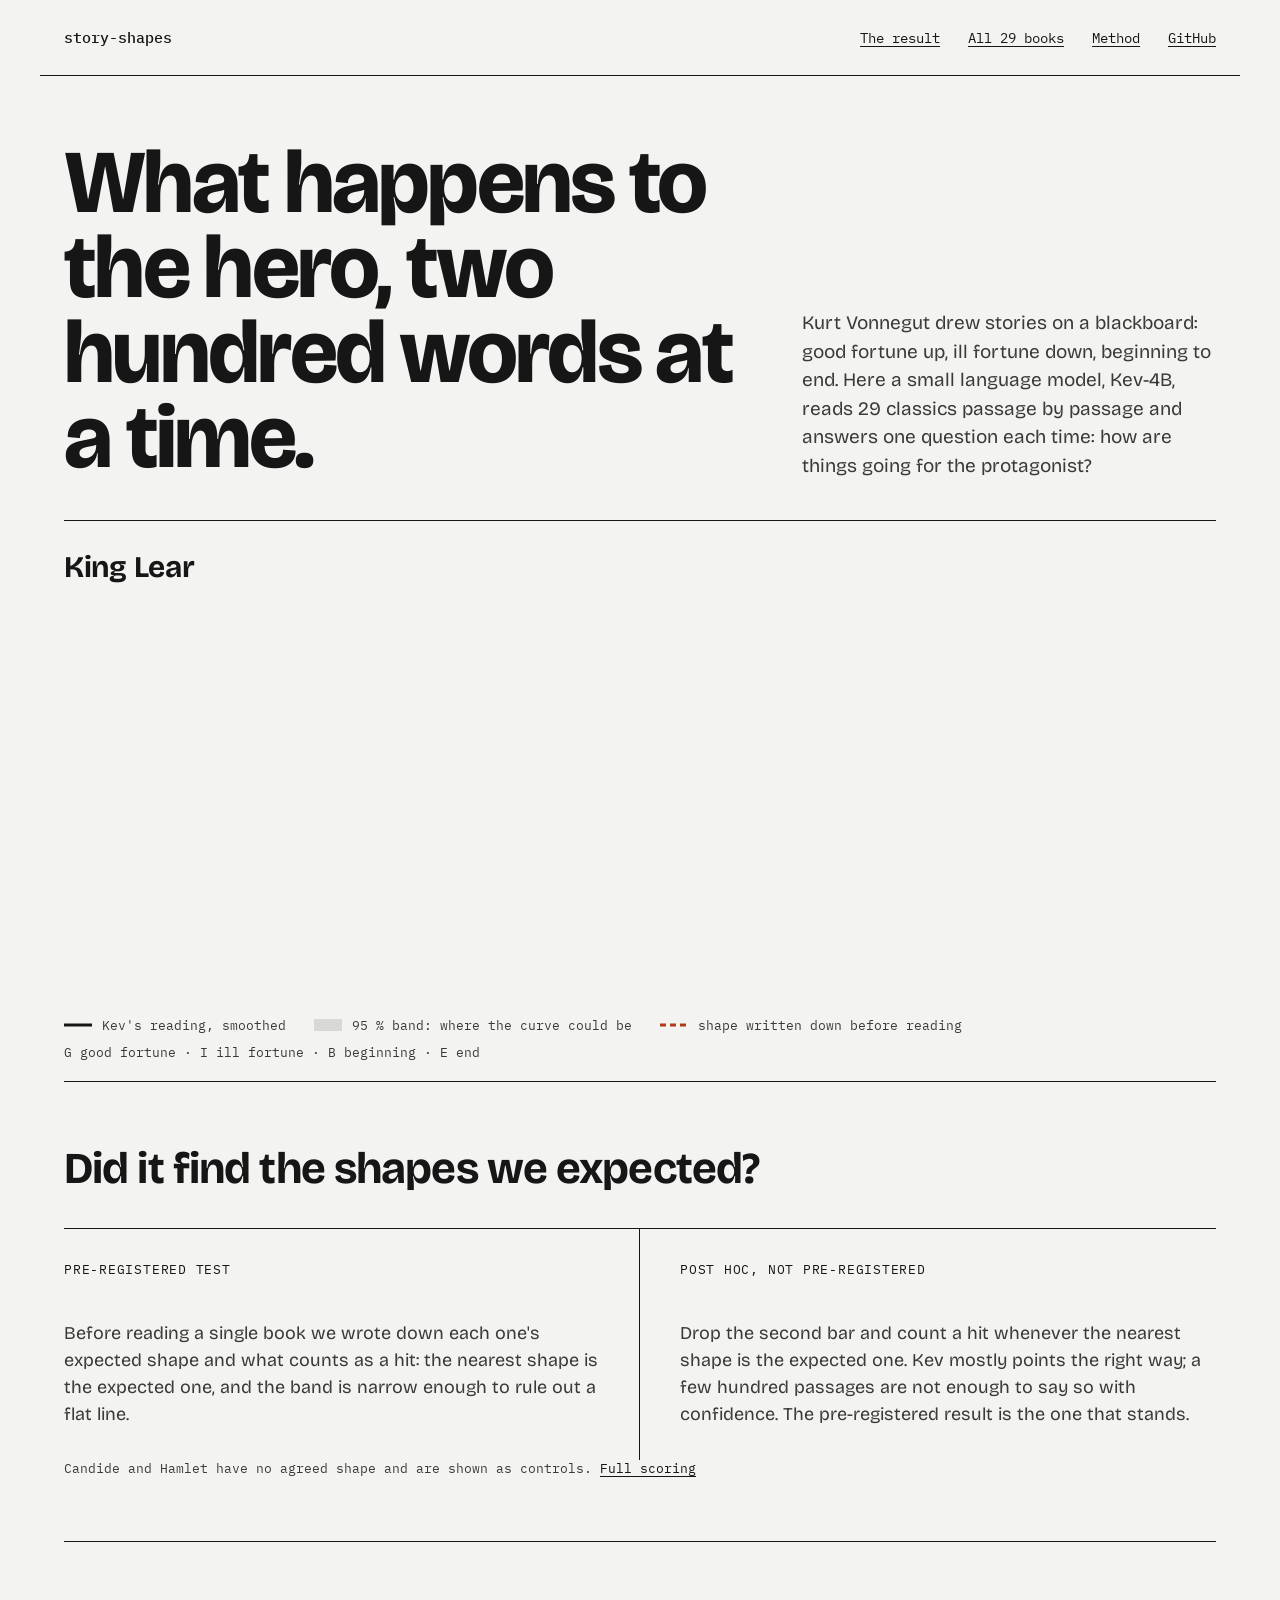
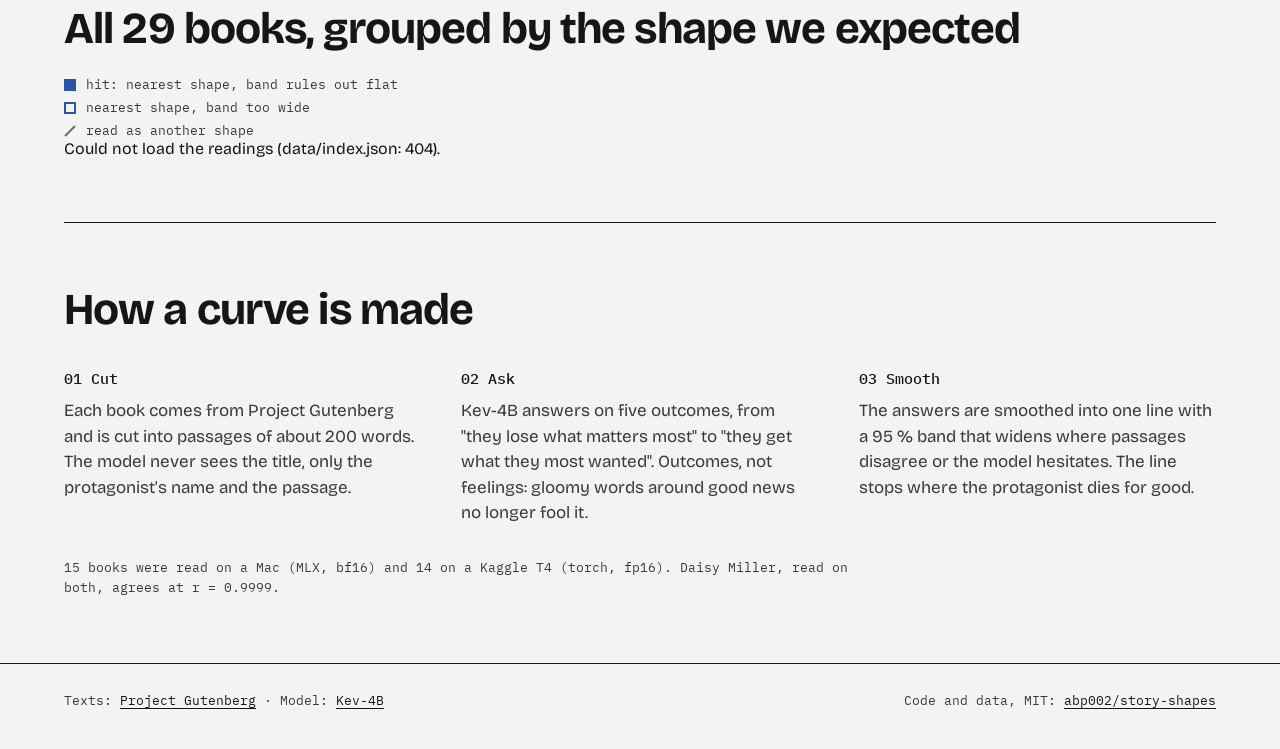
==== site/index.html @ cfe6a540 "ref SS-1: build the website and publish it on GitHub Pages One page for the 29 books (shapes grouped" ====
<!doctype html>
<html lang="en">
<head>
<meta charset="utf-8">
<meta name="viewport" content="width=device-width, initial-scale=1">
<title>story-shapes</title>
<meta name="description" content="The shapes of 29 classic stories, read passage by passage by a small language model.">
<link rel="preconnect" href="https://fonts.googleapis.com">
<link rel="preconnect" href="https://fonts.gstatic.com" crossorigin>
<link href="https://fonts.googleapis.com/css2?family=Bricolage+Grotesque:opsz,wght@12..96,400..800&family=IBM+Plex+Mono:wght@400;500&display=swap" rel="stylesheet">
<link rel="stylesheet" href="style.css">
<script type="module" src="home.js"></script>
</head>
<body>
<header class="wrap top">
<a class="brand" href="./">story-shapes</a>
<nav aria-label="Sections">
<a href="#result">The result</a>
<a href="#books">All 29 books</a>
<a href="#method">Method</a>
<a href="https://github.com/abp002/story-shapes">GitHub</a>
</nav>
</header>

<main class="wrap">
<div class="intro">
<h1>What happens to the hero, two hundred words at a time.</h1>
<p class="lede">Kurt Vonnegut drew stories on a blackboard: good fortune up, ill fortune down, beginning to end. Here a small language model, Kev-4B, reads 29 classics passage by passage and answers one question each time: how are things going for the protagonist?</p>
</div>

<figure class="figure" id="hero" aria-busy="true">
<div class="figure-head">
<a class="name" id="hero-title" href="book.html?id=king-lear">King Lear</a>
<span class="mono muted" id="hero-meta"></span>
</div>
<svg id="hero-chart" viewBox="0 0 1200 420" width="100%" role="img" aria-label="King Lear: Kev's reading of Lear's fortune, passage by passage"></svg>
<figcaption class="legend" style="margin-top:16px">
<span><svg width="28" height="8" aria-hidden="true"><line x1="0" y1="4" x2="28" y2="4" stroke="#161616" stroke-width="3"/></svg>Kev's reading, smoothed</span>
<span><svg width="28" height="12" aria-hidden="true"><rect width="28" height="12" fill="#161616" fill-opacity="0.12"/></svg>95 % band: where the curve could be</span>
<span><svg width="28" height="8" aria-hidden="true"><line x1="0" y1="4" x2="28" y2="4" stroke="#b23a17" stroke-width="3" stroke-dasharray="6 4"/></svg>shape written down before reading</span>
<span>G good fortune · I ill fortune · B beginning · E end</span>
</figcaption>
</figure>

<section id="result">
<h2>Did it find the shapes we expected?</h2>
<div class="result">
<div>
<span class="kicker">Pre-registered test</span>
<span class="big" id="hits"></span>
<span class="mono" id="hits-verdict" style="font-size:15px;font-weight:500;color:var(--expected)"></span>
<p>Before reading a single book we wrote down each one's expected shape and what counts as a hit: the nearest shape is the expected one, and the band is narrow enough to rule out a flat line. <span id="resolvable"></span></p>
</div>
<div>
<span class="kicker">Post hoc, not pre-registered</span>
<span class="big" id="post-hoc"></span>
<span class="mono" id="post-hoc-p" style="font-size:15px;font-weight:500;color:#2756a6"></span>
<p>Drop the second bar and count a hit whenever the nearest shape is the expected one. Kev mostly points the right way; a few hundred passages are not enough to say so with confidence. The pre-registered result is the one that stands.</p>
</div>
</div>
<p class="mono muted" style="font-size:13px;margin:0">Candide and Hamlet have no agreed shape and are shown as controls. <a href="https://github.com/abp002/story-shapes/blob/main/eval/CORPUS.md">Full scoring</a></p>
</section>

<section id="books">
<div style="display:flex;flex-wrap:wrap;justify-content:space-between;align-items:flex-end;gap:24px">
<h2>All 29 books, grouped by the shape we expected</h2>
<div class="legend" style="flex-direction:column;gap:6px">
<span><svg width="12" height="12" aria-hidden="true"><rect width="12" height="12" fill="#2756a6"/></svg>hit: nearest shape, band rules out flat</span>
<span><svg width="12" height="12" aria-hidden="true"><rect x="1" y="1" width="10" height="10" fill="none" stroke="#2756a6" stroke-width="2"/></svg>nearest shape, band too wide</span>
<span><svg width="12" height="12" aria-hidden="true"><line x1="1" y1="11" x2="11" y2="1" stroke="#6b6b67" stroke-width="2"/></svg>read as another shape</span>
</div>
</div>
<div id="groups" aria-busy="true"></div>
</section>

<section id="method">
<h2>How a curve is made</h2>
<div style="display:grid;grid-template-columns:repeat(auto-fit,minmax(260px,1fr));gap:40px;margin-top:36px">
<div><p class="mono" style="font-size:15px;font-weight:500;margin:0 0 10px">01 Cut</p><p class="lede" style="font-size:17px">Each book comes from Project Gutenberg and is cut into passages of about 200 words. The model never sees the title, only the protagonist's name and the passage.</p></div>
<div><p class="mono" style="font-size:15px;font-weight:500;margin:0 0 10px">02 Ask</p><p class="lede" style="font-size:17px">Kev-4B answers on five outcomes, from "they lose what matters most" to "they get what they most wanted". Outcomes, not feelings: gloomy words around good news no longer fool it.</p></div>
<div><p class="mono" style="font-size:15px;font-weight:500;margin:0 0 10px">03 Smooth</p><p class="lede" style="font-size:17px">The answers are smoothed into one line with a 95 % band that widens where passages disagree or the model hesitates. The line stops where the protagonist dies for good.</p></div>
</div>
<p class="mono muted" style="font-size:13px;line-height:1.6;margin:32px 0 0;max-width:820px">15 books were read on a Mac (MLX, bf16) and 14 on a Kaggle T4 (torch, fp16). Daisy Miller, read on both, agrees at r = 0.9999.</p>
</section>
</main>

<footer>
<div class="wrap">
<span>Texts: <a href="https://www.gutenberg.org">Project Gutenberg</a> · Model: <a href="https://github.com/jaredpalmer/kev">Kev-4B</a></span>
<span>Code and data, MIT: <a href="https://github.com/abp002/story-shapes">abp002/story-shapes</a></span>
</div>
</footer>
</body>
</html>
---- site/style.css ----
:root {
  --paper: #f3f4f1;
  --ink: #161616;
  --muted: #3a3a38;
  --faint: #6b6b67;
  --grid: #dcddd8;
  --rule: #c9cac4;
  --expected: #b23a17;
  --fortune: #2a5caa;
  --tension: #b4500f;
  --mono: "IBM Plex Mono", ui-monospace, monospace;
  --sans: "Bricolage Grotesque", system-ui, sans-serif;
}

* { box-sizing: border-box; }
html { scroll-behavior: smooth; }
body { margin: 0; background: var(--paper); color: var(--ink); font-family: var(--sans); }
a { color: var(--ink); text-decoration-thickness: 1px; text-underline-offset: 3px; }
a:hover { color: var(--expected); }
button { font: inherit; cursor: pointer; color: inherit; }
.mono { font-family: var(--mono); }
.muted { color: var(--muted); }

.wrap { max-width: 1200px; margin: 0 auto; padding: 0 24px; }
.top { display: flex; flex-wrap: wrap; justify-content: space-between; align-items: center; gap: 4px 28px; padding-top: 16px; padding-bottom: 16px; border-bottom: 1px solid var(--ink); }
.top a { font-family: var(--mono); font-size: 14px; padding: 12px 0; display: inline-block; }
.top .brand { font-size: 15px; font-weight: 500; text-decoration: none; }
.top nav { display: flex; flex-wrap: wrap; gap: 0 28px; }

h1 { margin: 0; font-size: clamp(44px, 7vw, 96px); line-height: 0.95; font-weight: 750; letter-spacing: -0.03em; }
h2 { margin: 0; font-size: clamp(32px, 4vw, 44px); line-height: 1.05; font-weight: 700; letter-spacing: -0.02em; }
section { padding: 64px 0; }
section + section { border-top: 1px solid var(--ink); }
.lede { margin: 0; font-size: 19px; line-height: 1.5; color: var(--muted); }
.intro { display: flex; flex-wrap: wrap; gap: 32px 48px; align-items: flex-end; padding: 64px 0 40px; }
.intro h1 { flex: 3 1 520px; }
.intro .lede { flex: 2 1 300px; }

/* charts */
svg { display: block; overflow: visible; }
.legend { display: flex; flex-wrap: wrap; gap: 10px 28px; font-family: var(--mono); font-size: 13px; color: var(--muted); }
.legend span { display: inline-flex; align-items: center; gap: 10px; }
.figure { margin: 0; padding: 28px 0 20px; border-top: 1px solid var(--ink); border-bottom: 1px solid var(--ink); }
.figure-head { display: flex; flex-wrap: wrap; justify-content: space-between; align-items: baseline; gap: 8px 16px; margin-bottom: 12px; }
.figure-head .name { font-size: 30px; font-weight: 700; letter-spacing: -0.01em; text-decoration: none; }

/* result */
.result { display: grid; grid-template-columns: repeat(auto-fit, minmax(300px, 1fr)); border-top: 1px solid var(--ink); margin-top: 36px; }
.result > div { padding: 32px 0; display: flex; flex-direction: column; gap: 14px; }
.result > div:first-child { padding-right: 40px; border-right: 1px solid var(--ink); }
.result > div:last-child { padding-left: 40px; }
.kicker { font-family: var(--mono); font-size: 13px; letter-spacing: 0.06em; text-transform: uppercase; }
.big { font-size: clamp(80px, 11vw, 120px); line-height: 0.9; font-weight: 800; letter-spacing: -0.04em; }
.big small { font-size: 1em; font-weight: 400; color: var(--faint); }
.result p { margin: 0; font-size: 18px; line-height: 1.5; color: var(--muted); }
@media (max-width: 700px) {
  .result > div:first-child { padding-right: 0; border-right: 0; border-bottom: 1px solid var(--ink); }
  .result > div:last-child { padding-left: 0; }
}

/* groups of books */
.group { display: flex; flex-direction: column; gap: 20px; margin-top: 52px; }
.group-head { display: flex; flex-wrap: wrap; align-items: baseline; gap: 6px 20px; border-bottom: 1px solid var(--ink); padding-bottom: 10px; }
.group-head h3 { margin: 0; font-size: 28px; font-weight: 700; }
.group-head .count { margin-left: auto; }
.cards { display: grid; grid-template-columns: repeat(auto-fill, minmax(220px, 1fr)); gap: 32px 28px; }
.card { display: flex; flex-direction: column; gap: 8px; text-decoration: none; padding: 4px; margin: -4px; }
.card:hover h4 { text-decoration: underline; }
.card:focus-visible { outline: 2px solid var(--ink); outline-offset: 4px; }
.card h4 { margin: 0; font-size: 19px; line-height: 1.15; font-weight: 650; display: flex; justify-content: space-between; gap: 8px; }
.card .meta, .card .status { font-family: var(--mono); font-size: 12px; color: var(--muted); }
.card .meta { white-space: nowrap; overflow: hidden; text-overflow: ellipsis; }
.card svg.mini { overflow: hidden; }
.card svg.mini { border-left: 1.5px solid var(--ink); border-bottom: 1.5px solid var(--ink); }

/* book page */
.facts { margin: 0; display: grid; grid-template-columns: auto auto; gap: 6px 20px; font-family: var(--mono); font-size: 14px; }
.facts dt { color: var(--muted); }
.facts dd { margin: 0; }
.moments { display: flex; flex-wrap: wrap; gap: 8px; }
.moments button { min-height: 44px; padding: 8px 14px; border: 1px solid var(--ink); border-radius: 0; background: transparent; display: flex; align-items: center; gap: 10px; text-align: left; }
.moments button[aria-pressed="true"] { background: var(--ink); color: var(--paper); }
.moments .n { font-family: var(--mono); font-size: 13px; font-weight: 500; }
.chart { display: flex; gap: 12px; }
.axis { flex: 0 0 92px; position: relative; font-family: var(--mono); font-size: 11px; color: var(--muted); }
.axis span { position: absolute; right: 0; transform: translateY(-50%); text-align: right; white-space: nowrap; }
.plot { flex: 1 1 auto; min-width: 0; position: relative; }
.chapters { position: relative; height: 22px; font-family: var(--mono); font-size: 11px; color: var(--muted); }
.chapters span { position: absolute; transform: translateX(-50%); }
.marker { position: absolute; transform: translate(-50%, -150%); width: 22px; height: 22px; border-radius: 50%; background: var(--ink); color: var(--paper); font-family: var(--mono); font-size: 12px; display: flex; align-items: center; justify-content: center; pointer-events: none; }
.scrub { display: flex; flex-direction: column; gap: 6px; padding-left: 104px; }
.scrub input { width: 100%; height: 44px; margin: 0; accent-color: var(--ink); }
.reader { display: flex; flex-wrap: wrap; gap: 40px; border-top: 1px solid var(--ink); padding-top: 28px; }
.reader blockquote { margin: 0; flex: 3 1 460px; display: flex; flex-direction: column; gap: 12px; }
.reader blockquote p { margin: 0; font-size: 24px; line-height: 1.45; }
.answer { flex: 2 1 300px; display: flex; flex-direction: column; gap: 10px; }
.bar { display: grid; grid-template-columns: 92px 1fr 44px; align-items: center; gap: 10px; font-family: var(--mono); font-size: 13px; }
.bar .track { height: 14px; background: #e2e3de; }
.bar .fill { height: 14px; }
.bar .pct { text-align: right; }
@media (max-width: 700px) {
  .axis { flex-basis: 64px; font-size: 10px; }
  .scrub { padding-left: 0; }
}

footer { border-top: 1px solid var(--ink); }
footer .wrap { display: flex; flex-wrap: wrap; justify-content: space-between; gap: 16px; padding-top: 28px; padding-bottom: 40px; font-family: var(--mono); font-size: 13px; color: var(--muted); }
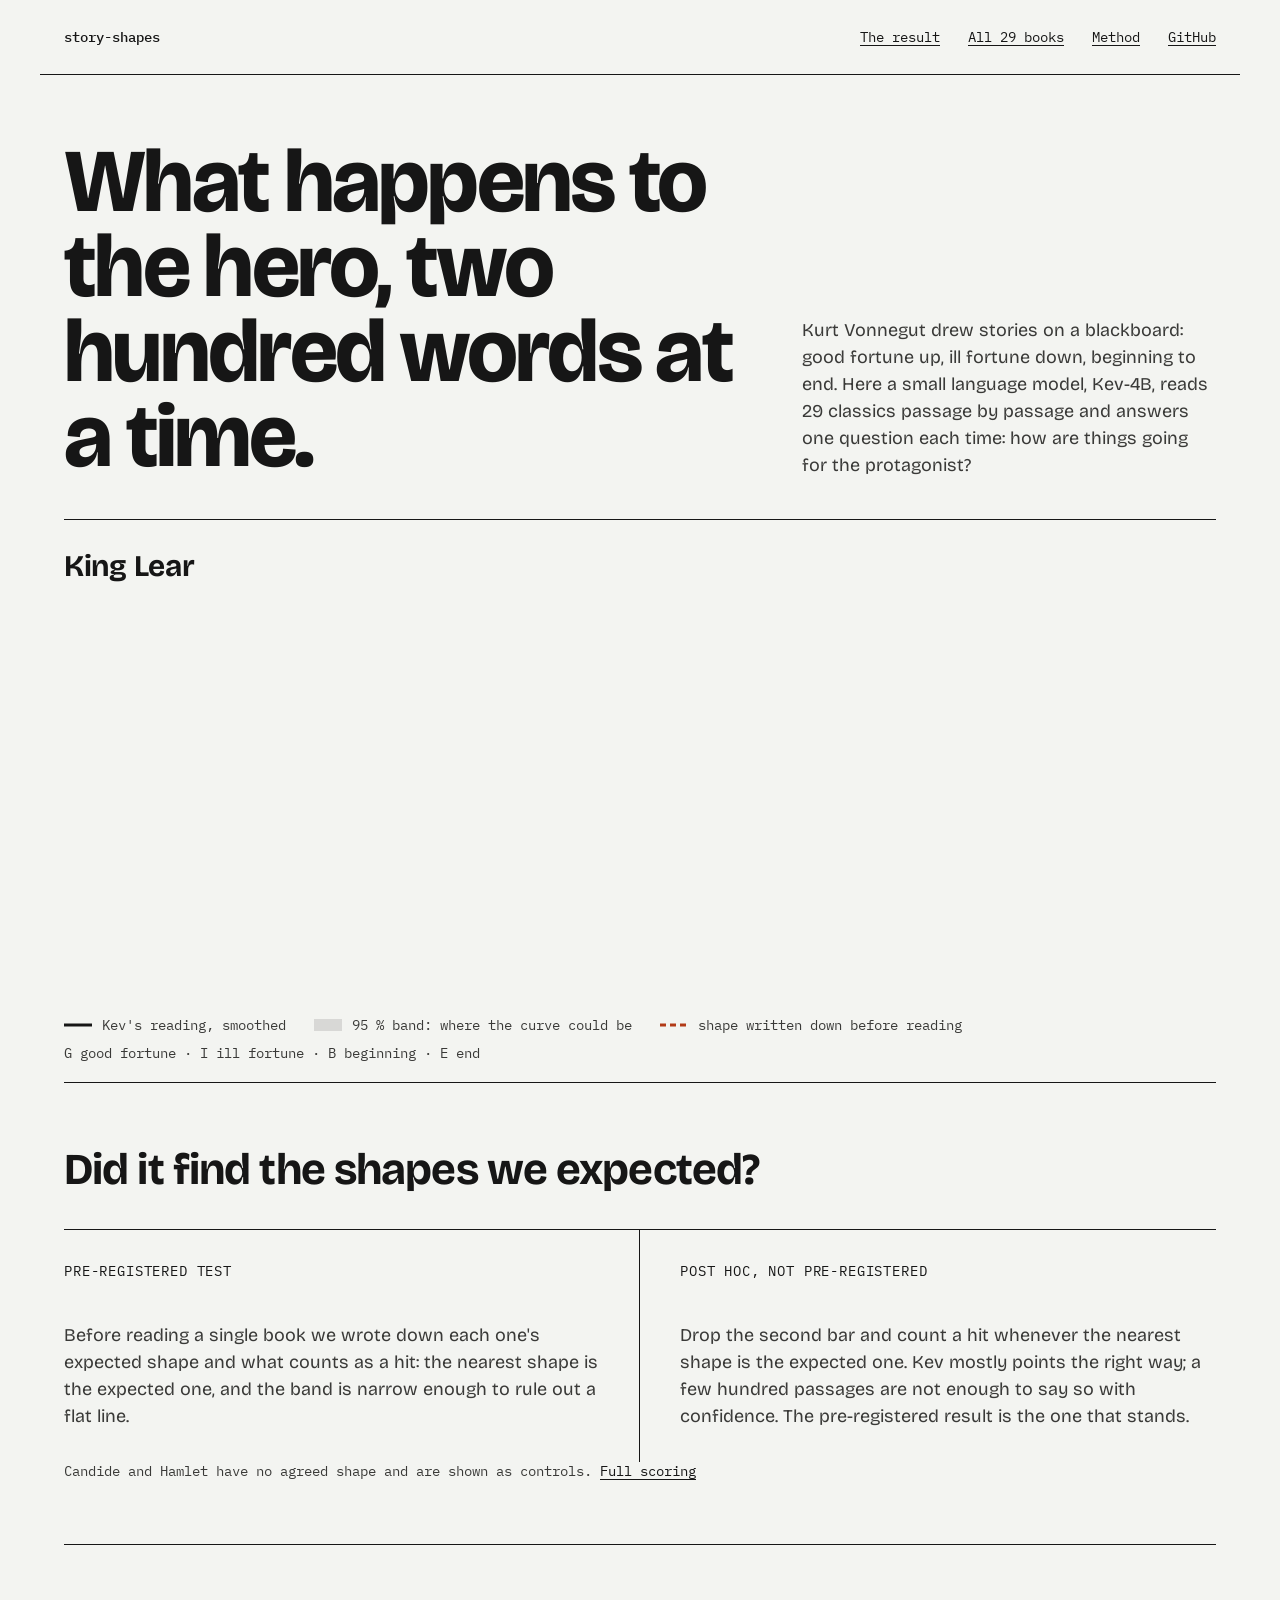
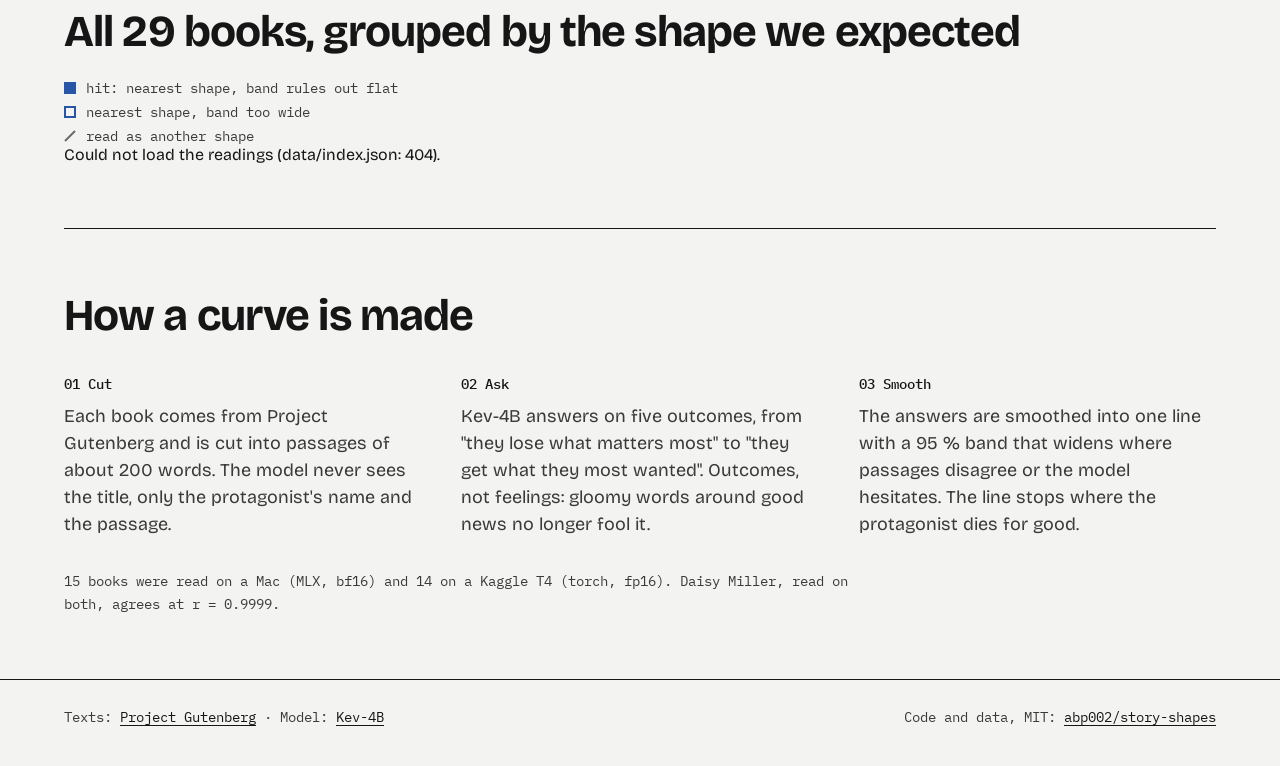
==== commit a6726aa8: "ref SS-1: tighten the type scale to 12, 14, 18, 24 and 30 px" ====
--- a/site/index.html
+++ b/site/index.html
@@ -48,17 +48,17 @@
 <div>
 <span class="kicker">Pre-registered test</span>
 <span class="big" id="hits"></span>
-<span class="mono" id="hits-verdict" style="font-size:15px;font-weight:500;color:var(--expected)"></span>
+<span class="mono" id="hits-verdict" style="font-size:14px;font-weight:500;color:var(--expected)"></span>
 <p>Before reading a single book we wrote down each one's expected shape and what counts as a hit: the nearest shape is the expected one, and the band is narrow enough to rule out a flat line. <span id="resolvable"></span></p>
 </div>
 <div>
 <span class="kicker">Post hoc, not pre-registered</span>
 <span class="big" id="post-hoc"></span>
-<span class="mono" id="post-hoc-p" style="font-size:15px;font-weight:500;color:#2756a6"></span>
+<span class="mono" id="post-hoc-p" style="font-size:14px;font-weight:500;color:#2756a6"></span>
 <p>Drop the second bar and count a hit whenever the nearest shape is the expected one. Kev mostly points the right way; a few hundred passages are not enough to say so with confidence. The pre-registered result is the one that stands.</p>
 </div>
 </div>
-<p class="mono muted" style="font-size:13px;margin:0">Candide and Hamlet have no agreed shape and are shown as controls. <a href="https://github.com/abp002/story-shapes/blob/main/eval/CORPUS.md">Full scoring</a></p>
+<p class="mono muted" style="font-size:14px;margin:0">Candide and Hamlet have no agreed shape and are shown as controls. <a href="https://github.com/abp002/story-shapes/blob/main/eval/CORPUS.md">Full scoring</a></p>
 </section>
 
 <section id="books">
@@ -76,11 +76,11 @@
 <section id="method">
 <h2>How a curve is made</h2>
 <div style="display:grid;grid-template-columns:repeat(auto-fit,minmax(260px,1fr));gap:40px;margin-top:36px">
-<div><p class="mono" style="font-size:15px;font-weight:500;margin:0 0 10px">01 Cut</p><p class="lede" style="font-size:17px">Each book comes from Project Gutenberg and is cut into passages of about 200 words. The model never sees the title, only the protagonist's name and the passage.</p></div>
-<div><p class="mono" style="font-size:15px;font-weight:500;margin:0 0 10px">02 Ask</p><p class="lede" style="font-size:17px">Kev-4B answers on five outcomes, from "they lose what matters most" to "they get what they most wanted". Outcomes, not feelings: gloomy words around good news no longer fool it.</p></div>
-<div><p class="mono" style="font-size:15px;font-weight:500;margin:0 0 10px">03 Smooth</p><p class="lede" style="font-size:17px">The answers are smoothed into one line with a 95 % band that widens where passages disagree or the model hesitates. The line stops where the protagonist dies for good.</p></div>
+<div><p class="mono" style="font-size:14px;font-weight:500;margin:0 0 10px">01 Cut</p><p class="lede" style="font-size:18px">Each book comes from Project Gutenberg and is cut into passages of about 200 words. The model never sees the title, only the protagonist's name and the passage.</p></div>
+<div><p class="mono" style="font-size:14px;font-weight:500;margin:0 0 10px">02 Ask</p><p class="lede" style="font-size:18px">Kev-4B answers on five outcomes, from "they lose what matters most" to "they get what they most wanted". Outcomes, not feelings: gloomy words around good news no longer fool it.</p></div>
+<div><p class="mono" style="font-size:14px;font-weight:500;margin:0 0 10px">03 Smooth</p><p class="lede" style="font-size:18px">The answers are smoothed into one line with a 95 % band that widens where passages disagree or the model hesitates. The line stops where the protagonist dies for good.</p></div>
 </div>
-<p class="mono muted" style="font-size:13px;line-height:1.6;margin:32px 0 0;max-width:820px">15 books were read on a Mac (MLX, bf16) and 14 on a Kaggle T4 (torch, fp16). Daisy Miller, read on both, agrees at r = 0.9999.</p>
+<p class="mono muted" style="font-size:14px;line-height:1.6;margin:32px 0 0;max-width:820px">15 books were read on a Mac (MLX, bf16) and 14 on a Kaggle T4 (torch, fp16). Daisy Miller, read on both, agrees at r = 0.9999.</p>
 </section>
 </main>
 
--- a/site/style.css
+++ b/site/style.css
@@ -24,21 +24,21 @@
 .wrap { max-width: 1200px; margin: 0 auto; padding: 0 24px; }
 .top { display: flex; flex-wrap: wrap; justify-content: space-between; align-items: center; gap: 4px 28px; padding-top: 16px; padding-bottom: 16px; border-bottom: 1px solid var(--ink); }
 .top a { font-family: var(--mono); font-size: 14px; padding: 12px 0; display: inline-block; }
-.top .brand { font-size: 15px; font-weight: 500; text-decoration: none; }
+.top .brand { font-size: 14px; font-weight: 500; text-decoration: none; }
 .top nav { display: flex; flex-wrap: wrap; gap: 0 28px; }
 
 h1 { margin: 0; font-size: clamp(44px, 7vw, 96px); line-height: 0.95; font-weight: 750; letter-spacing: -0.03em; }
 h2 { margin: 0; font-size: clamp(32px, 4vw, 44px); line-height: 1.05; font-weight: 700; letter-spacing: -0.02em; }
 section { padding: 64px 0; }
 section + section { border-top: 1px solid var(--ink); }
-.lede { margin: 0; font-size: 19px; line-height: 1.5; color: var(--muted); }
+.lede { margin: 0; font-size: 18px; line-height: 1.5; color: var(--muted); }
 .intro { display: flex; flex-wrap: wrap; gap: 32px 48px; align-items: flex-end; padding: 64px 0 40px; }
 .intro h1 { flex: 3 1 520px; }
 .intro .lede { flex: 2 1 300px; }
 
 /* charts */
 svg { display: block; overflow: visible; }
-.legend { display: flex; flex-wrap: wrap; gap: 10px 28px; font-family: var(--mono); font-size: 13px; color: var(--muted); }
+.legend { display: flex; flex-wrap: wrap; gap: 10px 28px; font-family: var(--mono); font-size: 14px; color: var(--muted); }
 .legend span { display: inline-flex; align-items: center; gap: 10px; }
 .figure { margin: 0; padding: 28px 0 20px; border-top: 1px solid var(--ink); border-bottom: 1px solid var(--ink); }
 .figure-head { display: flex; flex-wrap: wrap; justify-content: space-between; align-items: baseline; gap: 8px 16px; margin-bottom: 12px; }
@@ -49,7 +49,7 @@
 .result > div { padding: 32px 0; display: flex; flex-direction: column; gap: 14px; }
 .result > div:first-child { padding-right: 40px; border-right: 1px solid var(--ink); }
 .result > div:last-child { padding-left: 40px; }
-.kicker { font-family: var(--mono); font-size: 13px; letter-spacing: 0.06em; text-transform: uppercase; }
+.kicker { font-family: var(--mono); font-size: 14px; letter-spacing: 0.06em; text-transform: uppercase; }
 .big { font-size: clamp(80px, 11vw, 120px); line-height: 0.9; font-weight: 800; letter-spacing: -0.04em; }
 .big small { font-size: 1em; font-weight: 400; color: var(--faint); }
 .result p { margin: 0; font-size: 18px; line-height: 1.5; color: var(--muted); }
@@ -61,13 +61,13 @@
 /* groups of books */
 .group { display: flex; flex-direction: column; gap: 20px; margin-top: 52px; }
 .group-head { display: flex; flex-wrap: wrap; align-items: baseline; gap: 6px 20px; border-bottom: 1px solid var(--ink); padding-bottom: 10px; }
-.group-head h3 { margin: 0; font-size: 28px; font-weight: 700; }
+.group-head h3 { margin: 0; font-size: 24px; font-weight: 700; }
 .group-head .count { margin-left: auto; }
 .cards { display: grid; grid-template-columns: repeat(auto-fill, minmax(220px, 1fr)); gap: 32px 28px; }
 .card { display: flex; flex-direction: column; gap: 8px; text-decoration: none; padding: 4px; margin: -4px; }
 .card:hover h4 { text-decoration: underline; }
 .card:focus-visible { outline: 2px solid var(--ink); outline-offset: 4px; }
-.card h4 { margin: 0; font-size: 19px; line-height: 1.15; font-weight: 650; display: flex; justify-content: space-between; gap: 8px; }
+.card h4 { margin: 0; font-size: 18px; line-height: 1.15; font-weight: 650; display: flex; justify-content: space-between; gap: 8px; }
 .card .meta, .card .status { font-family: var(--mono); font-size: 12px; color: var(--muted); }
 .card .meta { white-space: nowrap; overflow: hidden; text-overflow: ellipsis; }
 .card svg.mini { overflow: hidden; }
@@ -80,12 +80,12 @@
 .moments { display: flex; flex-wrap: wrap; gap: 8px; }
 .moments button { min-height: 44px; padding: 8px 14px; border: 1px solid var(--ink); border-radius: 0; background: transparent; display: flex; align-items: center; gap: 10px; text-align: left; }
 .moments button[aria-pressed="true"] { background: var(--ink); color: var(--paper); }
-.moments .n { font-family: var(--mono); font-size: 13px; font-weight: 500; }
+.moments .n { font-family: var(--mono); font-size: 14px; font-weight: 500; }
 .chart { display: flex; gap: 12px; }
-.axis { flex: 0 0 92px; position: relative; font-family: var(--mono); font-size: 11px; color: var(--muted); }
+.axis { flex: 0 0 92px; position: relative; font-family: var(--mono); font-size: 12px; color: var(--muted); }
 .axis span { position: absolute; right: 0; transform: translateY(-50%); text-align: right; white-space: nowrap; }
 .plot { flex: 1 1 auto; min-width: 0; position: relative; }
-.chapters { position: relative; height: 22px; font-family: var(--mono); font-size: 11px; color: var(--muted); }
+.chapters { position: relative; height: 22px; font-family: var(--mono); font-size: 12px; color: var(--muted); }
 .chapters span { position: absolute; transform: translateX(-50%); }
 .marker { position: absolute; transform: translate(-50%, -150%); width: 22px; height: 22px; border-radius: 50%; background: var(--ink); color: var(--paper); font-family: var(--mono); font-size: 12px; display: flex; align-items: center; justify-content: center; pointer-events: none; }
 .scrub { display: flex; flex-direction: column; gap: 6px; padding-left: 104px; }
@@ -94,14 +94,14 @@
 .reader blockquote { margin: 0; flex: 3 1 460px; display: flex; flex-direction: column; gap: 12px; }
 .reader blockquote p { margin: 0; font-size: 24px; line-height: 1.45; }
 .answer { flex: 2 1 300px; display: flex; flex-direction: column; gap: 10px; }
-.bar { display: grid; grid-template-columns: 92px 1fr 44px; align-items: center; gap: 10px; font-family: var(--mono); font-size: 13px; }
+.bar { display: grid; grid-template-columns: 92px 1fr 44px; align-items: center; gap: 10px; font-family: var(--mono); font-size: 14px; }
 .bar .track { height: 14px; background: #e2e3de; }
 .bar .fill { height: 14px; }
 .bar .pct { text-align: right; }
 @media (max-width: 700px) {
-  .axis { flex-basis: 64px; font-size: 10px; }
+  .axis { flex-basis: 72px; }
   .scrub { padding-left: 0; }
 }
 
 footer { border-top: 1px solid var(--ink); }
-footer .wrap { display: flex; flex-wrap: wrap; justify-content: space-between; gap: 16px; padding-top: 28px; padding-bottom: 40px; font-family: var(--mono); font-size: 13px; color: var(--muted); }
+footer .wrap { display: flex; flex-wrap: wrap; justify-content: space-between; gap: 16px; padding-top: 28px; padding-bottom: 40px; font-family: var(--mono); font-size: 14px; color: var(--muted); }
